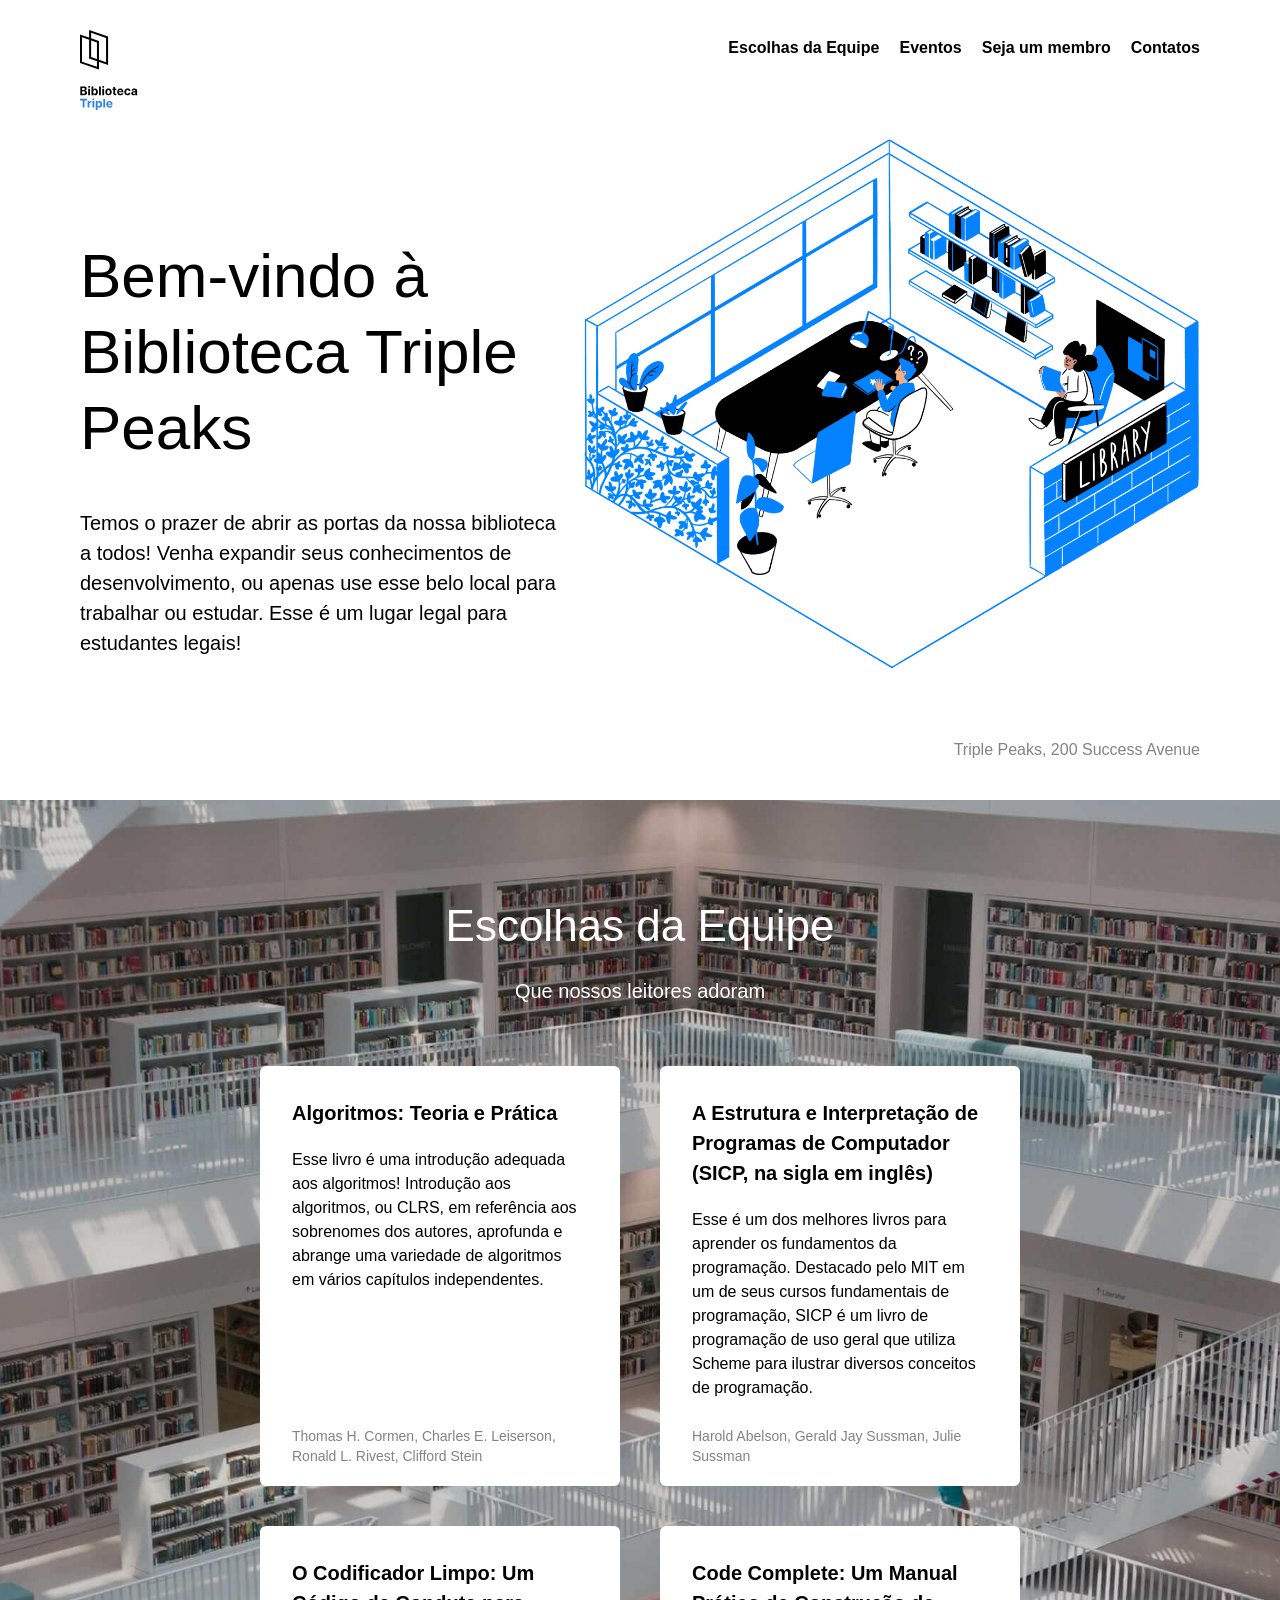
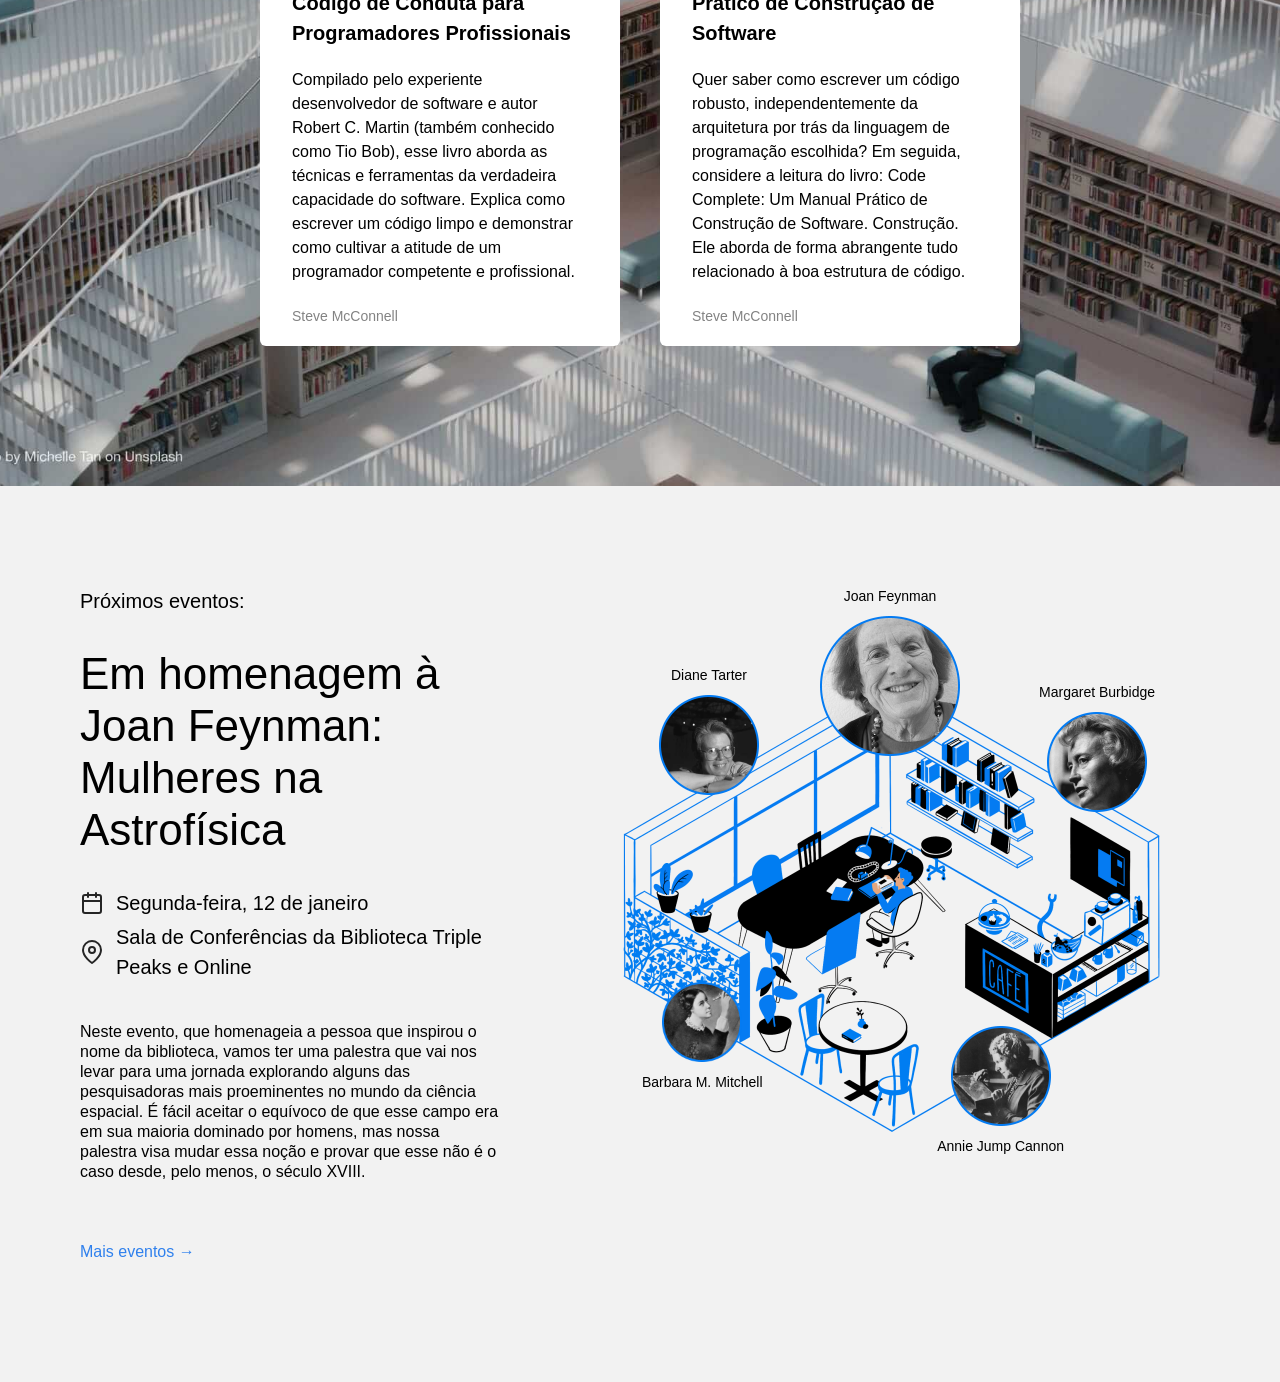
==== sprint3/index.html @ 8c0e3c49 "Project Update" ====
<!doctype html>
<html lang="pt">
  <head>
    <meta charset="UTF-8" />
    <meta name="viewport" content="width=device-width, initial-scale=1.0" />
    <title>Biblioteca Triple Peaks</title>
    <link rel="shortcut icon" href="favicon.ico" />
    <link rel="stylesheet" href="./vendor/normalize.css" />
    <link rel="stylesheet" href="./styles/style.css" />
  </head>

  <body>
    <div class="page">
      <header class="header">
        <nav class="nav">
          <img
            src="./images/logo.svg"
            alt="Logotipo da Biblioteca Triple Peaks"
            class="nav__logo"
          />
          <ul class="nav__links">
            <li>
              <a class="nav__link" href="#staff">Escolhas da Equipe</a>
            </li>
            <li>
              <a class="nav__link" href="#events">Eventos</a>
            </li>
            <li>
              <a class="nav__link">Seja um membro</a>
            </li>
            <li>
              <a class="nav__link">Contatos</a>
            </li>
          </ul>
        </nav>
        <div class="header__content">
          <div>
            <h1 class="header__title">Bem-vindo à Biblioteca Triple Peaks</h1>
            <p class="header__description">
              Temos o prazer de abrir as portas da nossa biblioteca a todos!
              Venha expandir seus conhecimentos de desenvolvimento, ou apenas
              use esse belo local para trabalhar ou estudar. Esse é um lugar
              legal para estudantes legais!
            </p>
          </div>
          <img
            src="./images/inside_the_library.png"
            alt="Ilustração 'Dentro da biblioteca'"
            class="header__image"
          />
        </div>
        <div class="header__footer">
          <p class="header__address">Triple Peaks, 200 Success Avenue</p>
        </div>
      </header>

      <main class="content">
        <section class="staff" id="staff">
          <h2 class="staff__title">Escolhas da Equipe</h2>
          <p class="staff__subtitle">Que nossos leitores adoram</p>
          <ul class="staff__cards">
            <li class="card">
              <div class="card__content">
                <h3 class="card__title">Algoritmos: Teoria e Prática</h3>
                <p class="card__text">
                  Esse livro é uma introdução adequada aos algoritmos!
                  Introdução aos algoritmos, ou CLRS, em referência aos
                  sobrenomes dos autores, aprofunda e abrange uma variedade de
                  algoritmos em vários capítulos independentes.
                </p>
                <p class="card__footer">
                  Thomas H. Cormen, Charles E. Leiserson, Ronald L. Rivest,
                  Clifford Stein
                </p>
              </div>
            </li>

            <li class="card">
              <div class="card__content">
                <h3 class="card__title">
                  A Estrutura e Interpretação de Programas de Computador (SICP,
                  na sigla em inglês)
                </h3>
                <p class="card__text">
                  Esse é um dos melhores livros para aprender os fundamentos da
                  programação. Destacado pelo MIT em um de seus cursos
                  fundamentais de programação, SICP é um livro de programação de
                  uso geral que utiliza Scheme para ilustrar diversos conceitos
                  de programação.
                </p>
                <p class="card__footer">
                  Harold Abelson, Gerald Jay Sussman, Julie Sussman
                </p>
              </div>
            </li>

            <li class="card">
              <div class="card__content">
                <h3 class="card__title">
                  O Codificador Limpo: Um Código de Conduta para Programadores
                  Profissionais
                </h3>
                <p class="card__text">
                  Compilado pelo experiente desenvolvedor de software e autor
                  Robert C. Martin (também conhecido como Tio Bob), esse livro
                  aborda as técnicas e ferramentas da verdadeira capacidade do
                  software. Explica como escrever um código limpo e demonstrar
                  como cultivar a atitude de um programador competente e
                  profissional.
                </p>
                <p class="card__footer">Steve McConnell</p>
              </div>
            </li>

            <li class="card">
              <div class="card__content">
                <h3 class="card__title">
                  Code Complete: Um Manual Prático de Construção de Software
                </h3>
                <p class="card__text">
                  Quer saber como escrever um código robusto, independentemente
                  da arquitetura por trás da linguagem de programação escolhida?
                  Em seguida, considere a leitura do livro: Code Complete: Um
                  Manual Prático de Construção de Software. Construção. Ele
                  aborda de forma abrangente tudo relacionado à boa estrutura de
                  código.
                </p>
                <p class="card__footer">Steve McConnell</p>
              </div>
            </li>
          </ul>
        </section>
        <section class="events" id="events">
          <div class="events__content">
            <h2 class="events__heading">Próximos eventos:</h2>
            <h3 class="events__title">
              Em homenagem à Joan Feynman: Mulheres na Astrofísica
            </h3>
            <div class="event-info events__info-section">
              <div class="event-info__item">
                <img
                  src="./images/icon_calendar.svg"
                  alt="Calendar icon"
                  class="event-info__icon"
                />
                <p class="event-info__text">Segunda-feira, 12 de janeiro</p>
              </div>
              <div class="event-info__item">
                <img
                  src="./images/icon_pin.svg"
                  alt="Pin icon"
                  class="event-info__icon"
                />
                <p class="event-info__text">
                  Sala de Conferências da Biblioteca Triple Peaks e Online
                </p>
              </div>
            </div>
            <p class="events__description">
              Neste evento, que homenageia a pessoa que inspirou o nome da
              biblioteca, vamos ter uma palestra que vai nos levar para uma
              jornada explorando alguns das pesquisadoras mais proeminentes no
              mundo da ciência espacial. É fácil aceitar o equívoco de que esse
              campo era em sua maioria dominado por homens, mas nossa palestra
              visa mudar essa noção e provar que esse não é o caso desde, pelo
              menos, o século XVIII.
            </p>
            <a href="#" class="events__more">Mais eventos &rarr;</a>
          </div>
          <div class="events__cover">
            <img
              src="/images/cafe.png"
              alt="Ilustração de uma pessoa numa cafeteria"
              class="events__image"
            />
            <div class="person person_name_feynman">
              <p class="person__caption">Joan Feynman</p>
              <img
                src="/images/person_feynman.png"
                alt="Ilustração de Joan Feynman"
                class="person__image person__image_size_l"
              />
            </div>
            <div class="person person_name_burbidge">
              <p class="person__caption">Margaret Burbidge</p>
              <img
                src="/images/person_burbidge.png"
                alt="Ilustração de Margaret Burbidge"
                class="person__image person__image_size_m"
              />
            </div>
            <div class="person person_name_cannon">
              <img
                src="/images/person_cannon.png"
                alt="Ilustração de Annie Jump Cannon"
                class="person__image person__image_size_m"
              />
              <p class="person__caption">Annie Jump Cannon</p>
            </div>
            <div class="person person_name_mitchell">
              <img
                src="/images/person_mitchell.png"
                alt="Ilustração de Barbara M. Mitchell"
                class="person__image person__image_size_s"
              />
              <p class="person__caption">Barbara M. Mitchell</p>
            </div>
            <div class="person person_name_tarter">
              <p class="person__caption">Diane Tarter</p>
              <img
                src="/images/person_tarter.png"
                alt="Ilustração de Diane Tarter"
                class="person__image person__image_size_m"
              />
            </div>
          </div>
        </section>
      </main>
    </div>
  </body>
</html>
---- sprint3/styles/style.css ----
.page {
  min-width: 1100px;
  max-width: 1600px;
  margin: 0 auto;
  font-family: "Arial", sans-serif;
  font-size: 16px;
  line-height: 20px;
}

.header {
  display: flex;
  flex-direction: column;
  height: 100vh;
  min-height: 720px;
  max-height: 800px;
  padding: 30px 80px 40px;
  position: relative;
  box-sizing: border-box;
}

.nav {
  display: flex;
  justify-content: space-between;
}

.nav__logo {
  width: 58px;
  height: 80px;
}

.nav__links {
  display: flex;
  column-gap: 20px;
  margin-top: 8px;
  list-style-type: none;
  padding: 0;
}

.nav__link {
  color: #000000;
  text-decoration: none;
  font-weight: bold;
}

.header__content {
  display: flex;
  justify-content: space-between;
  width: 100%;
}

.header__title {
  font-size: 62px;
  line-height: 76px;
  font-weight: 500;
  max-width: 635px;
  margin-top: 128px;
}

.header__description {
  font-size: 20px;
  line-height: 30px;
  max-width: 515px;
  margin-top: 32px;
}

.header__image {
  max-width: 636px;
}

.header__footer {
  margin-top: auto;
  width: 100%;
  display: flex;
  align-items: center;
  justify-content: flex-end;
  box-sizing: border-box;
}

.header__address {
  margin: 0;
  color: #838383;
}

.staff {
  background-image: url("../images/staff_picks_background.jpg");
  background-size: cover;
  background-position: center;
  padding: 100px 0 140px;
}

.staff__title {
  text-align: center;
  font-size: 44px;
  line-height: 52px;
  font-weight: 400;
  margin: 0 0 24px;
  color: #ffffff;
}

.staff__subtitle {
  text-align: center;
  font-size: 20px;
  line-height: 30px;
  font-weight: 400;
  margin: 0;
  color: #ffffff;
}

.staff__cards {
  padding: 0;
  display: flex;
  flex-wrap: wrap;
  justify-content: center;
  gap: 40px;
  max-width: 760px;
  margin: 0 auto;
  padding-top: 60px;
  list-style-type: none;
}

.card {
  background-color: #fff;
  border-radius: 6px;
  padding: 32px 40px 20px 32px;
  box-sizing: border-box;
  width: 360px;
  height: 420px;
}

.card__content {
  width: 100%;
  height: 100%;
  display: flex;
  flex-direction: column;
}

.card__title {
  font-size: 20px;
  line-height: 30px;
  font-weight: 700;
  margin: 0;
}

.card__text {
  margin: 20px 0 0;
  font-size: 16px;
  line-height: 24px;
}

.card__footer {
  margin: 0;
  margin-top: auto;
  font-size: 14px;
  line-height: 20px;
  color: #838383;
}

.events {
  padding: 100px 0 120px 80px;
  display: flex;
  align-items: start;
  justify-content: space-between;
  box-sizing: border-box;
  background-color: #f2f2f2;
}

.events__content {
  flex-basis: 580px;
}

.events__heading {
  font-size: 20px;
  font-weight: 500;
  line-height: 30px;
  margin: 0;
}

.events__title {
  font-size: 44px;
  font-weight: 500;
  line-height: 52px;
  margin: 32px 0 0;
}

.events__info-section {
  margin-top: 32px;
}

.event-info__item {
  display: flex;
  align-items: center;
  margin-bottom: 4px;
  font-weight: 500;
}

.event-info__icon {
  background-repeat: no-repeat;
  background-position: center;
  margin-right: 12px;
  width: 24px;
  height: 24px;
}

.event-info__text {
  font-size: 20px;
  font-weight: 500;
  line-height: 30px;
  margin: 0;
}

.events__description {
  margin: 40px 0 60px;
}

.events__more {
  color: #2f80ed;
  text-decoration: none;
}

.events__cover {
  flex-grow: 1;
  flex-shrink: 0;
  flex-basis: 780px;
  max-width: 780px;
  position: relative;
}

.events__image {
  max-width: 100%;
}

.person {
  position: absolute;
  display: flex;
  align-items: center;
  flex-direction: column;
  gap: 10px;
}

.person_name_feynman {
  top: 0px;
  right: 0px;
  left: 0px;
  bottom: auto;
}

.person_name_burbidge {
  top: 96px;
  right: 125px;
}

.person_name_cannon {
  bottom: 18px;
  right: 216px;
}

.person_name_mitchell {
  bottom: 82px;
  left: 142px;
}

.person_name_tarter {
  top: 79px;
  left: 159px;
}

.person__image {
  max-width: 100%;
}

.person__image_size_l {
  width: 140px;
}
.person__image_size_m {
  width: 100px;
}

.person__image_size_s {
  width: 80px;
}

.person__caption {
  text-align: center;
  font-size: 14px;
  margin: 0;
}
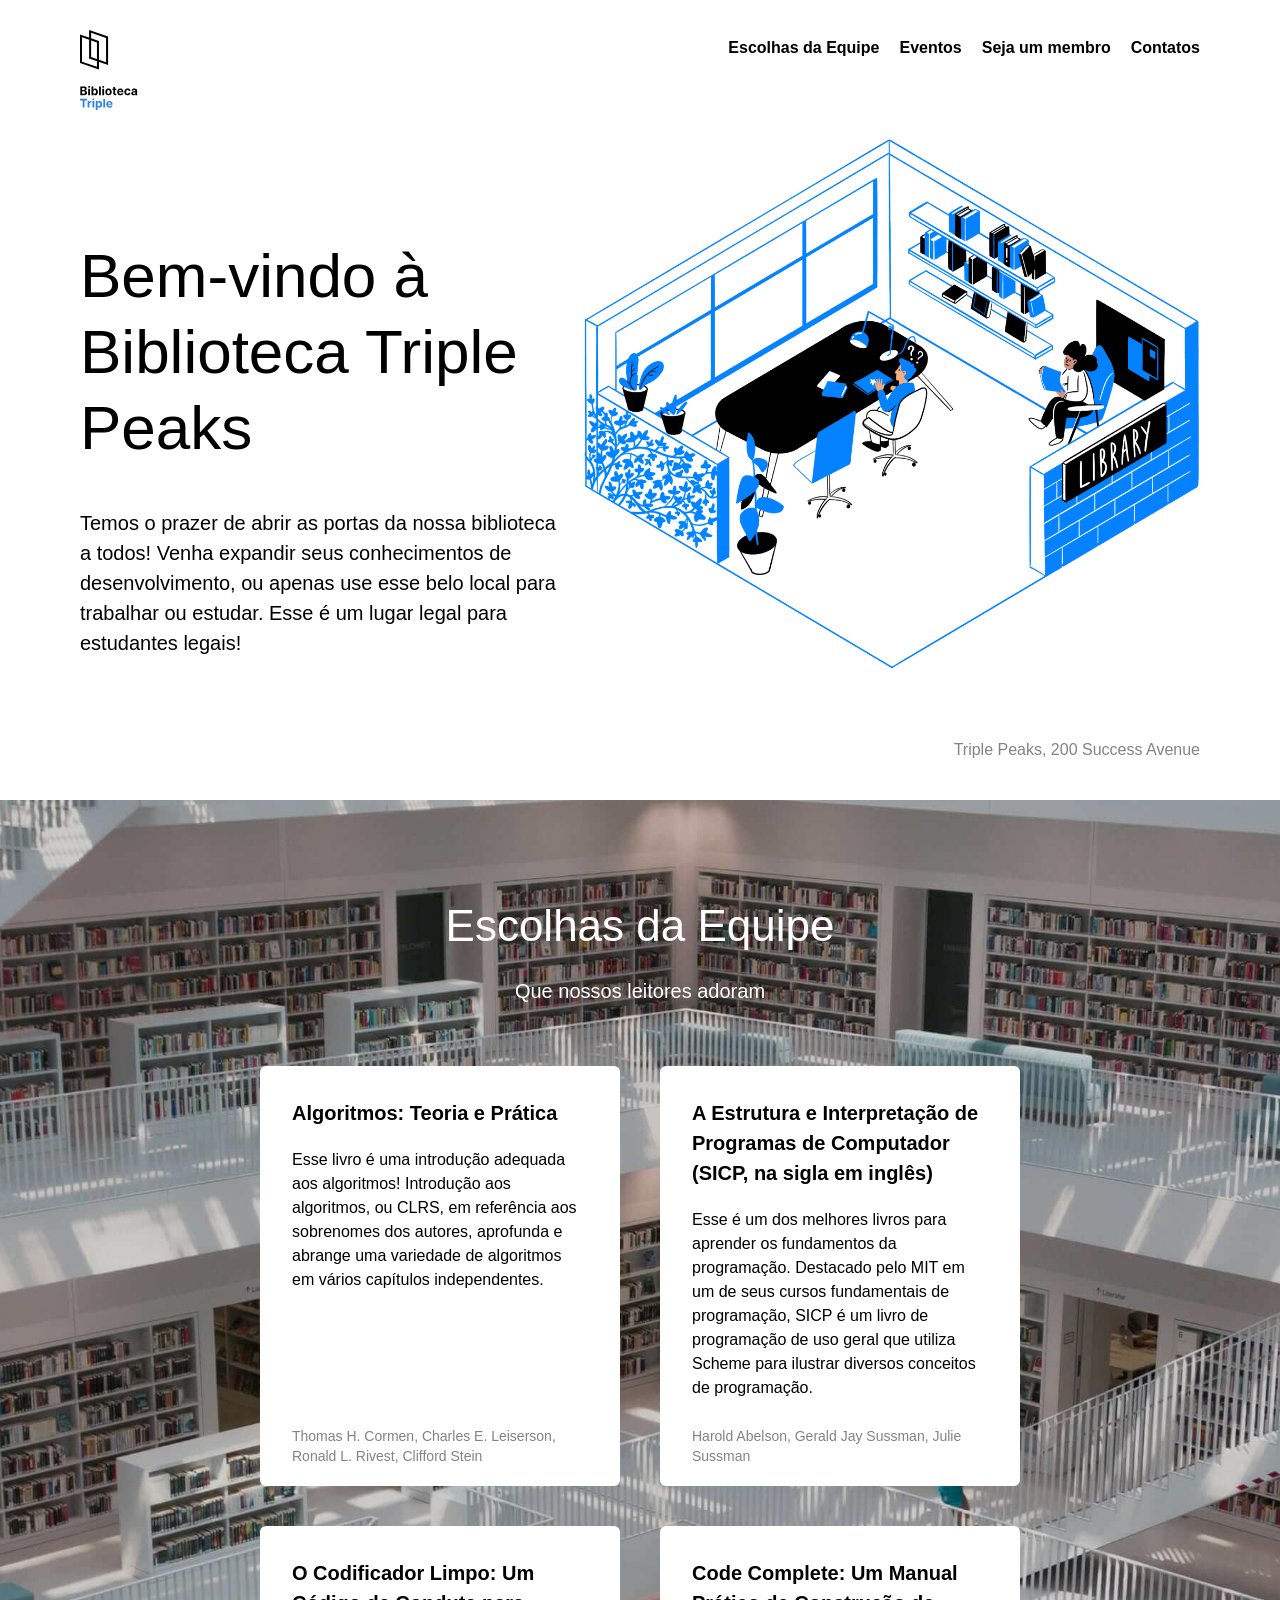
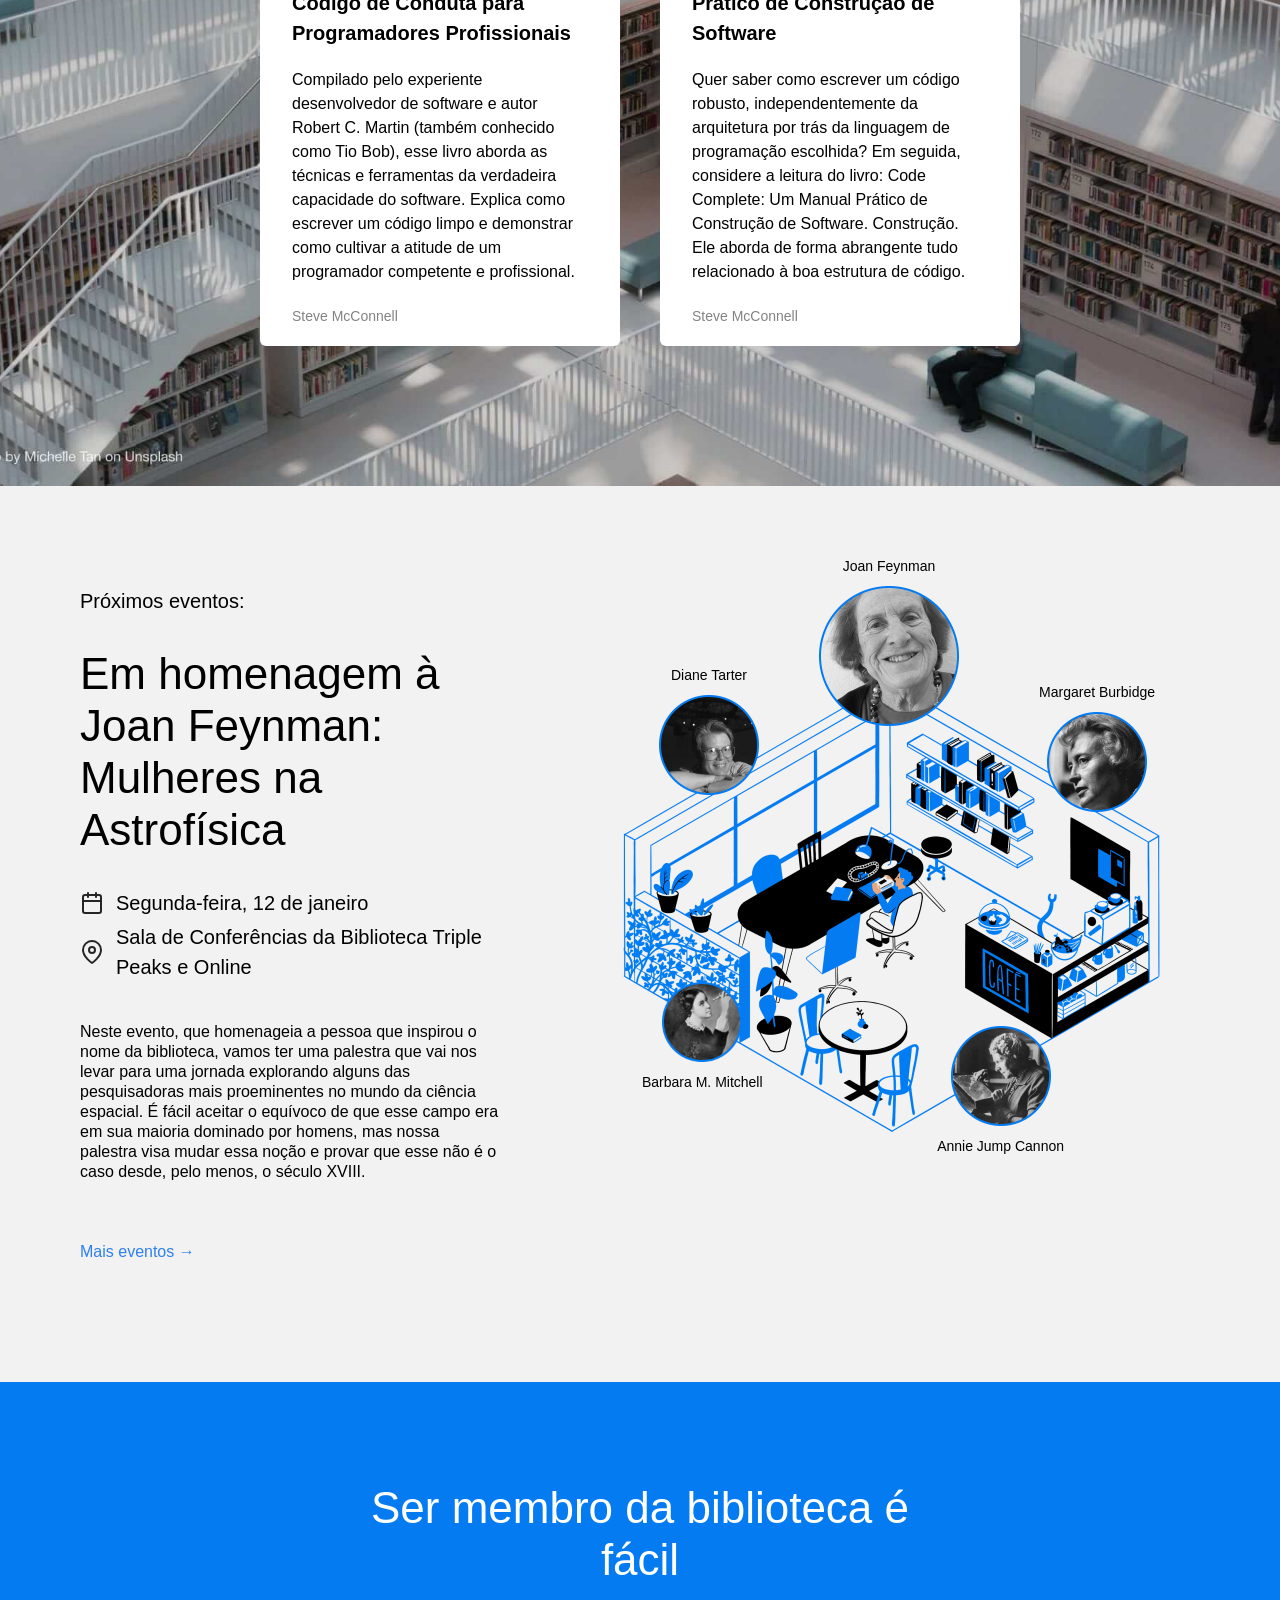
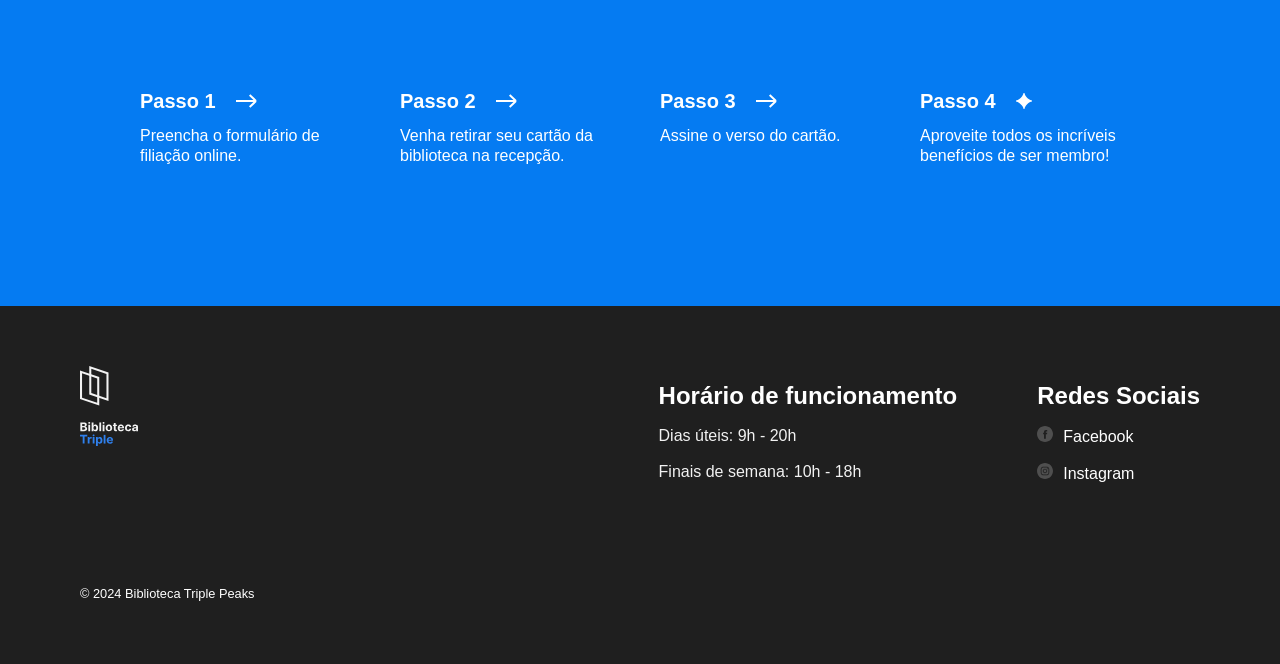
==== commit f575beee: "final update" ====
--- a/sprint3/index.html
+++ b/sprint3/index.html
@@ -215,7 +215,104 @@
             </div>
           </div>
         </section>
+        <section class="membership">
+          <h2 class="membership__title">Ser membro da biblioteca é fácil</h2>
+          <ul class="membership__steps">
+            <li class="step">
+              <h3 class="step__title">
+                Passo 1
+                <img
+                  src="./images/icon_step_forward.svg"
+                  alt="icon forward"
+                  class="step__icon"
+                />
+              </h3>
+              <p class="step__description">
+                Preencha o formulário de filiação online.
+              </p>
+            </li>
+            <li class="step">
+              <h3 class="step__title">
+                Passo 2
+                <img
+                  src="./images/icon_step_forward.svg"
+                  alt="icon forward"
+                  class="step__icon"
+                />
+              </h3>
+              <p class="step__description">
+                Venha retirar seu cartão da biblioteca na recepção.
+              </p>
+            </li>
+            <li class="step">
+              <h3 class="step__title">
+                Passo 3
+                <img
+                  src="./images/icon_step_forward.svg"
+                  alt="icon forward"
+                  class="step__icon"
+                />
+              </h3>
+              <p class="step__description">Assine o verso do cartão.</p>
+            </li>
+            <li class="step">
+              <h3 class="step__title">
+                Passo 4
+                <img
+                  src="./images/icon_step_finish.svg"
+                  alt="icon finish"
+                  class="step__icon"
+                />
+              </h3>
+              <p class="step__description">
+                Aproveite todos os incríveis benefícios de ser membro!
+              </p>
+            </li>
+          </ul>
+        </section>
       </main>
+
+      <footer class="footer">
+        <section class="footer__columns">
+          <div class="footer__column">
+            <img src="./images/logo_white.svg" class="footer__logo" />
+          </div>
+
+          <div class="footer__column footer__column_content_hours">
+            <h2 class="footer__column-heading">Horário de funcionamento</h2>
+            <ul class="footer__list">
+              <li class="footer__list-item">Dias úteis: 9h - 20h</li>
+              <li class="footer__list-item">Finais de semana: 10h - 18h</li>
+            </ul>
+          </div>
+
+          <div class="footer__column footer__column_content_social">
+            <h2 class="footer__column-heading">Redes Sociais</h2>
+            <ul class="footer__list">
+              <li class="footer__list-item">
+                <a href="#" class="footer__column-link"
+                  ><img
+                    src="/images/facebook_white.svg"
+                    alt="Facebook"
+                    class="footer__social-icon"
+                  />Facebook</a
+                >
+              </li>
+
+              <li class="footer__list-item">
+                <a href="#" class="footer__column-link"
+                  ><img
+                    src="/images/instagram_white.svg"
+                    alt="Instagram"
+                    class="footer__social-icon"
+                  />Instagram</a
+                >
+              </li>
+            </ul>
+          </div>
+        </section>
+        <small class="footer__copyright">© 2024 Biblioteca Triple Peaks</small>
+      </footer>
     </div>
   </body>
 </html>
--- a/sprint3/styles/style.css
+++ b/sprint3/styles/style.css
@@ -114,7 +114,7 @@
   gap: 40px;
   max-width: 760px;
   margin: 0 auto;
-  padding-top: 60px;
+  margin-top: 60px;
   list-style-type: none;
 }
 
@@ -238,10 +238,8 @@
 }
 
 .person_name_feynman {
-  top: 0px;
-  right: 0px;
-  left: 0px;
-  bottom: auto;
+  top: -30px;
+  left: 319px;
 }
 
 .person_name_burbidge {
@@ -284,3 +282,111 @@
   font-size: 14px;
   margin: 0;
 }
+
+.membership {
+  padding: 100px 0 140px;
+  background-color: #057bf2;
+  color: #ffffff;
+}
+
+.membership__title {
+  max-width: 574px;
+  margin: 0 auto;
+  text-align: center;
+  font-size: 44px;
+  font-weight: 500;
+  line-height: 52px;
+}
+
+.membership__steps {
+  list-style-type: none;
+  padding: 0;
+  margin: 100px 0 0;
+  display: flex;
+  justify-content: center;
+  gap: 40px;
+}
+
+.step {
+  display: flex;
+  flex-direction: column;
+  flex-basis: 220px;
+}
+
+.step__title {
+  margin: 0;
+  font-size: 20px;
+  line-height: 30px;
+  font-weight: 700;
+  display: flex;
+  align-items: center;
+}
+
+.step__icon {
+  margin-left: 20px;
+}
+
+.step__description {
+  margin: 10px 0 0;
+}
+
+.footer {
+  box-sizing: border-box;
+  padding: 60px 80px;
+  background-color: #1f1f1f;
+  font-size: 16px;
+  line-height: 20px;
+  color: #ffffff;
+  position: relative;
+}
+
+.footer__columns {
+  display: flex;
+  justify-content: space-between;
+  width: 100%;
+}
+
+.footer__column_content_hours {
+  margin-left: auto;
+}
+
+.footer__column_content_social {
+  margin-left: 80px;
+}
+
+.footer__logo {
+  width: 58px;
+  height: 80px;
+}
+
+.footer__column-heading {
+  margin-bottom: 20px;
+}
+
+.footer__list {
+  /* O código abaixo remove os estilos do navegador padrão para listas */
+  list-style-type: none;
+  padding: 0;
+  margin: 0;
+}
+
+.footer__list-item {
+  margin-top: 16px;
+  color: #f2f2f2;
+}
+
+.footer__column-link {
+  color: #ffffff;
+  text-decoration: none;
+}
+
+.footer__social-icon {
+  width: 16px;
+  height: 16px;
+  margin-right: 10px;
+}
+
+.footer__copyright {
+  margin-top: 100px;
+  display: block;
+}
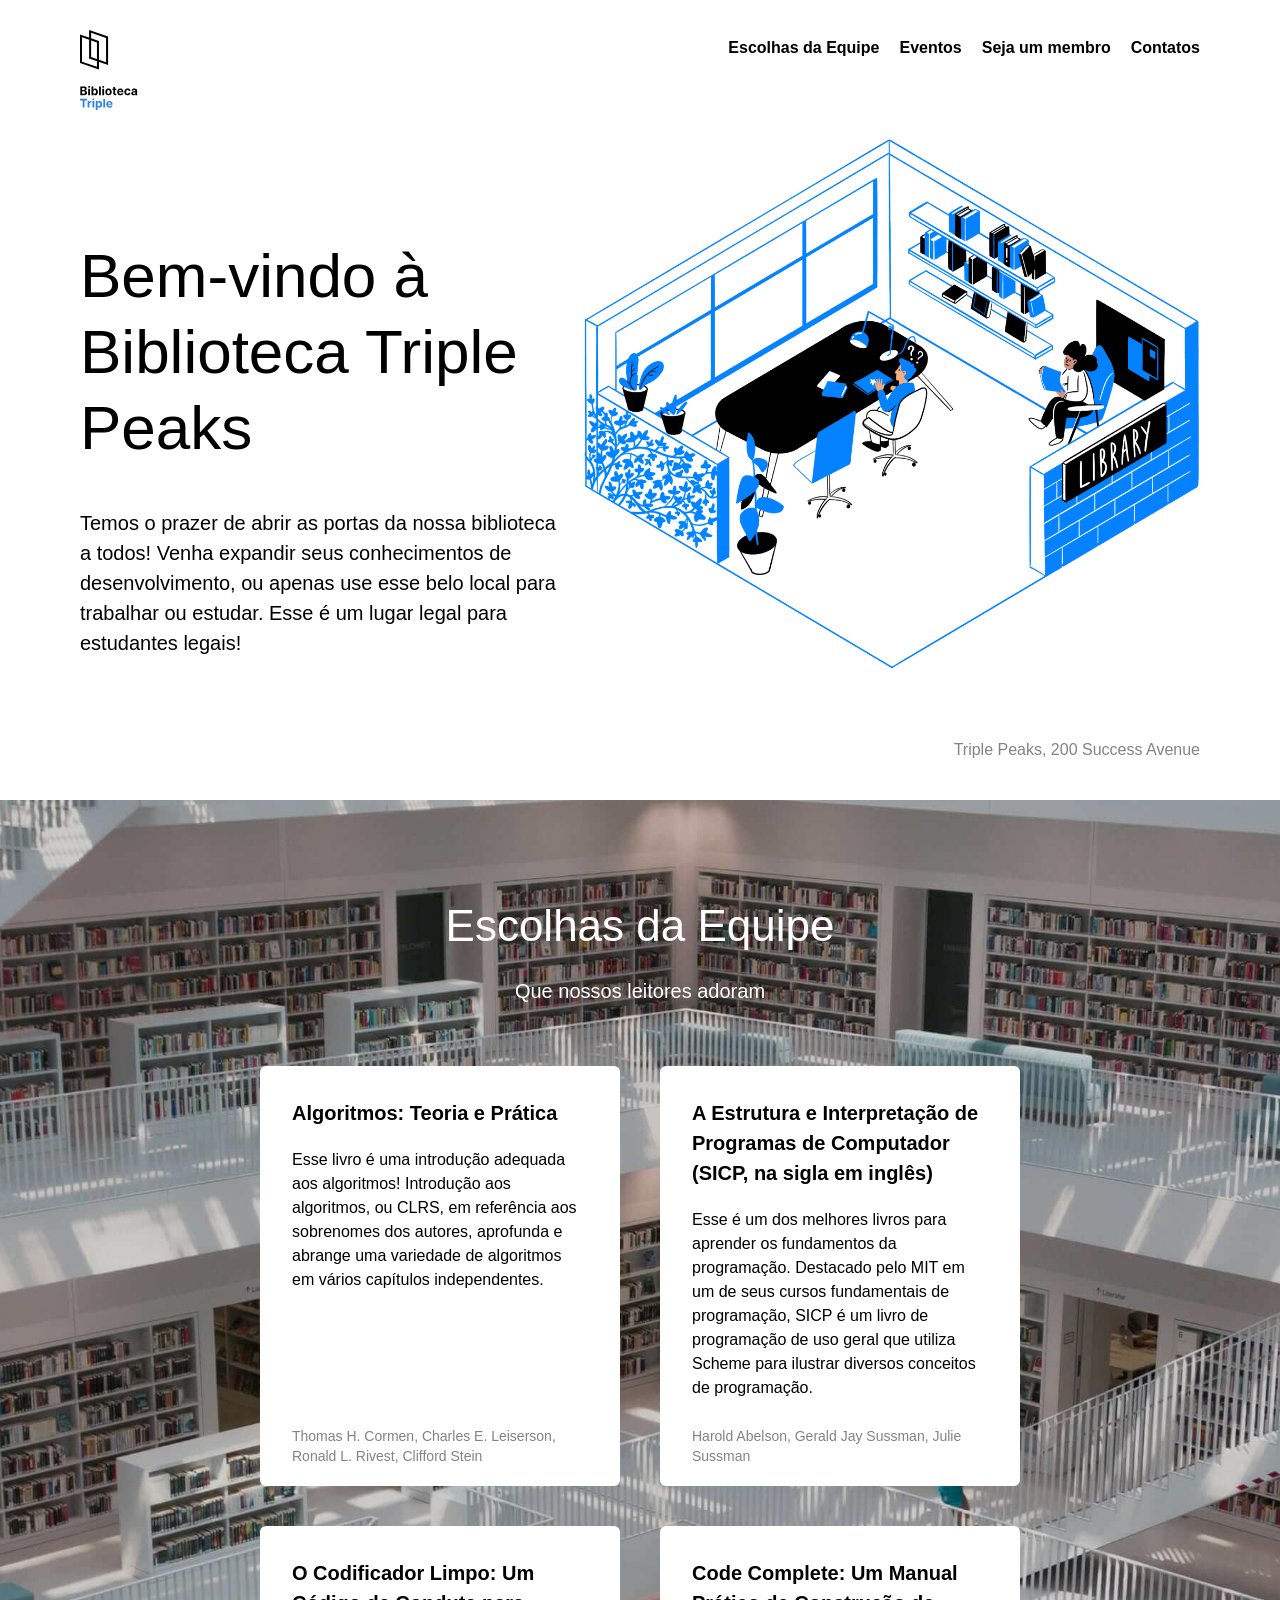
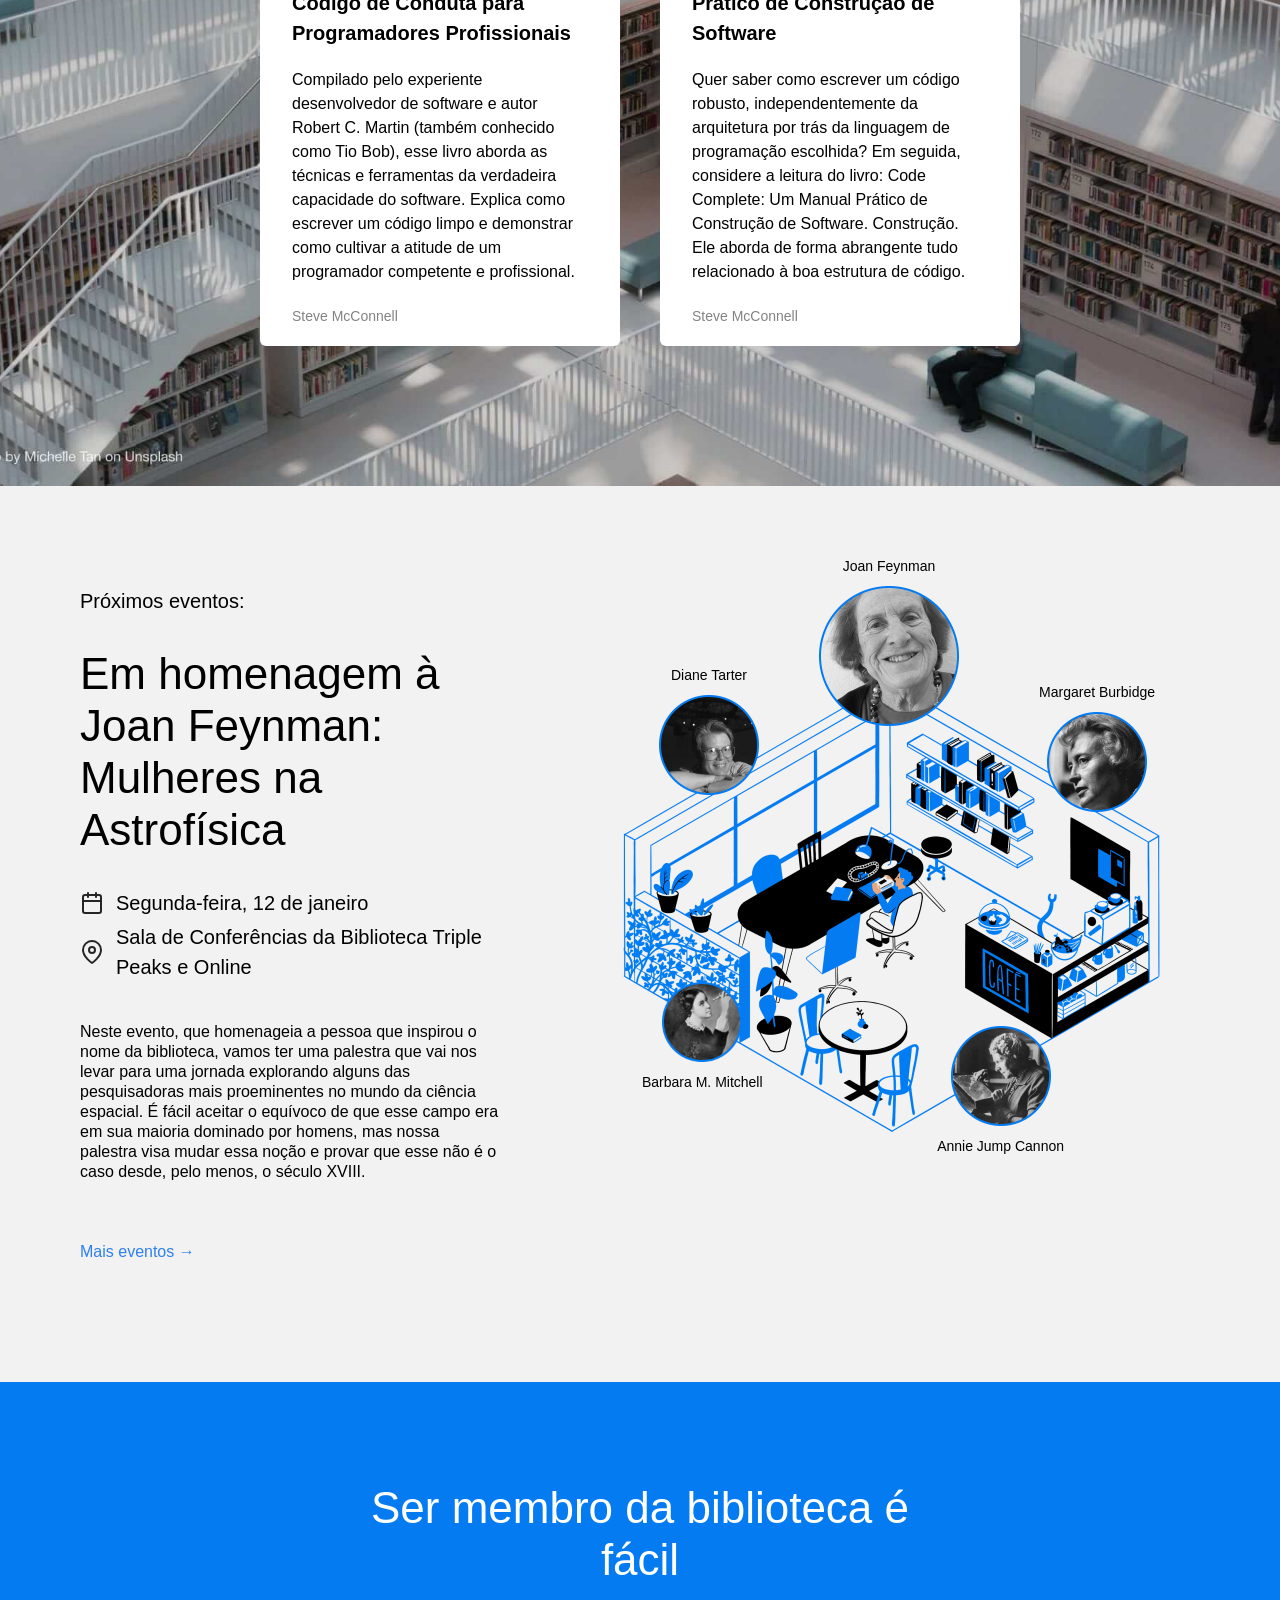
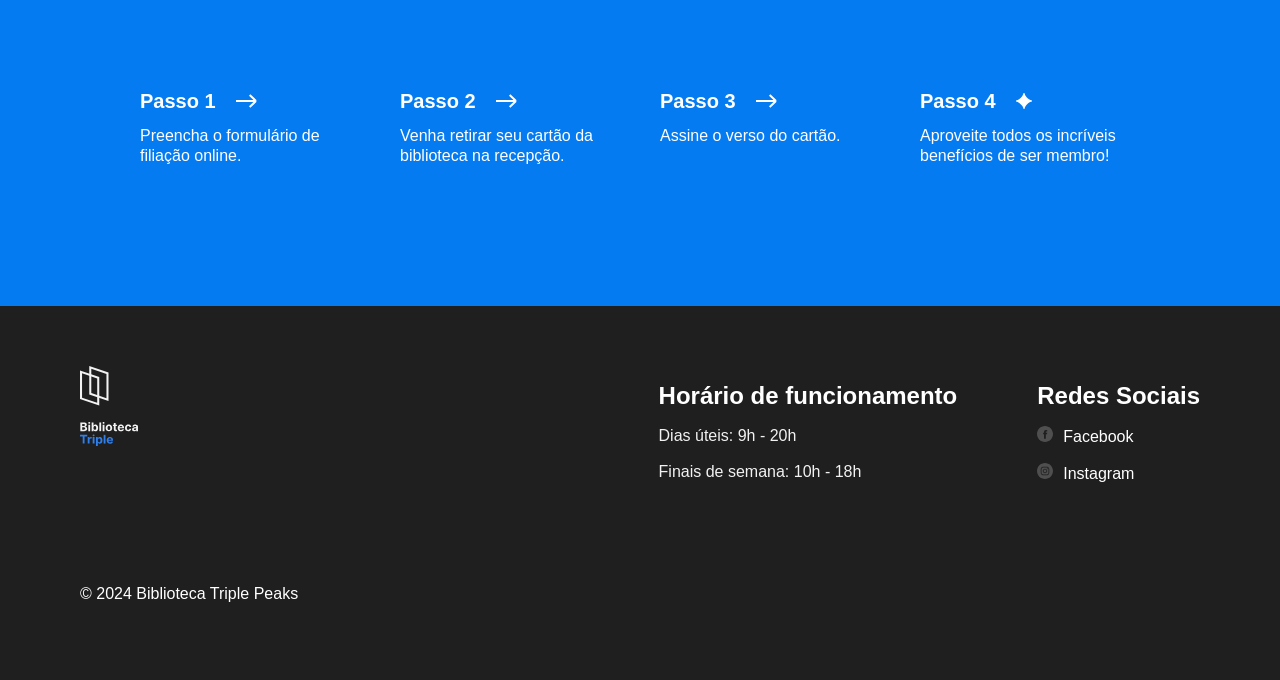
==== commit 97ce40f8: "final update 3.0" ====
--- a/sprint3/index.html
+++ b/sprint3/index.html
@@ -26,10 +26,10 @@
               <a class="nav__link" href="#events">Eventos</a>
             </li>
             <li>
-              <a class="nav__link">Seja um membro</a>
+              <a class="nav__link" href="#membership">Seja um membro</a>
             </li>
             <li>
-              <a class="nav__link">Contatos</a>
+              <a class="nav__link" href="#contact">Contatos</a>
             </li>
           </ul>
         </nav>
@@ -215,7 +215,7 @@
             </div>
           </div>
         </section>
-        <section class="membership">
+        <section class="membership" id="membership">
           <h2 class="membership__title">Ser membro da biblioteca é fácil</h2>
           <ul class="membership__steps">
             <li class="step">
@@ -273,9 +273,13 @@
       </main>
 
       <footer class="footer">
-        <section class="footer__columns">
+        <section class="footer__columns" id="contact">
           <div class="footer__column">
-            <img src="./images/logo_white.svg" class="footer__logo" />
+            <img
+              src="./images/logo_white.svg"
+              alt="Logo da Biblioteca"
+              class="footer__logo"
+            />
           </div>
 
           <div class="footer__column footer__column_content_hours">
@@ -311,7 +315,7 @@
             </ul>
           </div>
         </section>
-        <small class="footer__copyright">© 2024 Biblioteca Triple Peaks</small>
+        <p class="footer__copyright">© 2024 Biblioteca Triple Peaks</p>
       </footer>
     </div>
   </body>
